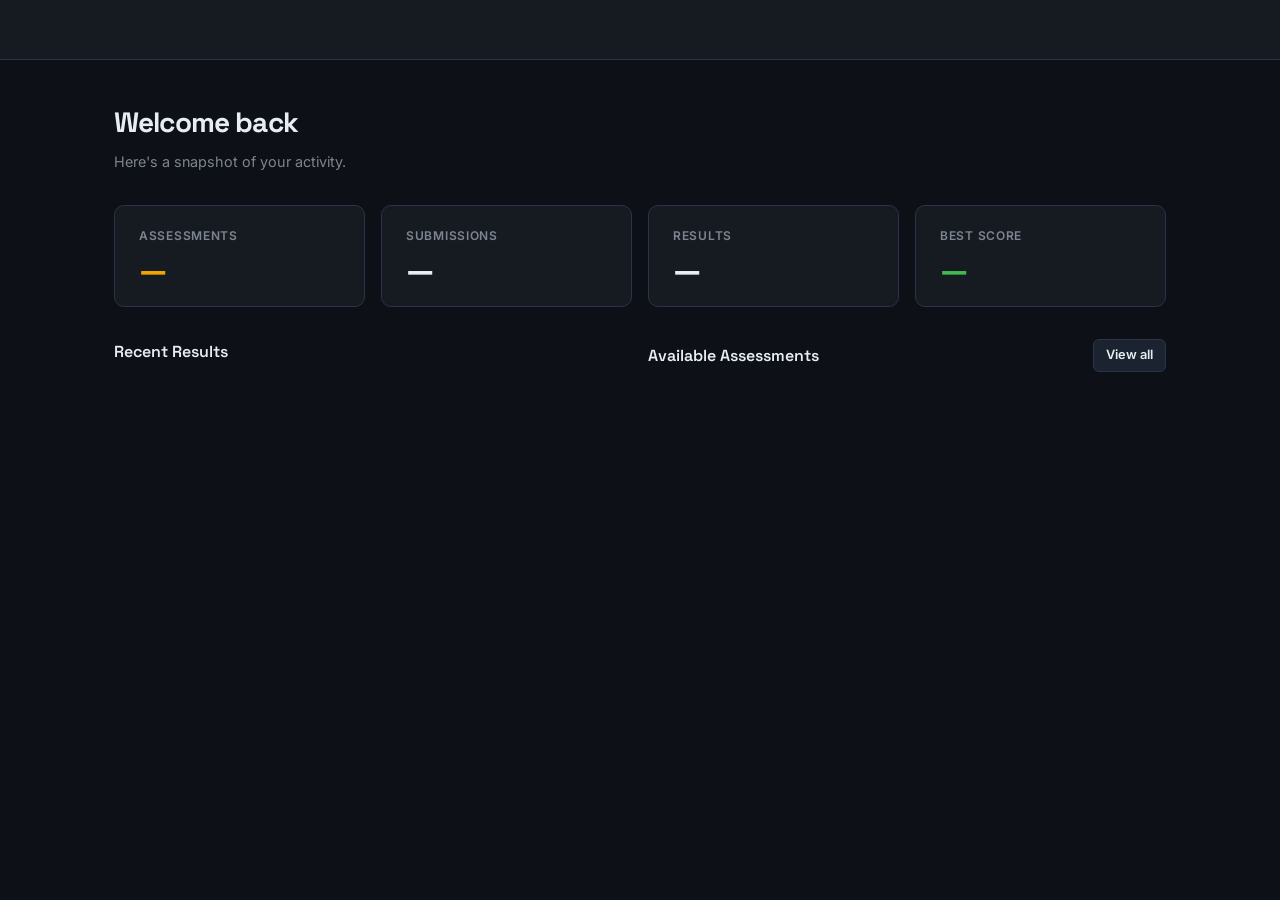
==== frontend/index.html @ ba1c1a13 "Fixed bugs. Frontend html pages added" ====
<!DOCTYPE html>
<html lang="en">
<head>
  <meta charset="UTF-8" />
  <meta name="viewport" content="width=device-width, initial-scale=1.0" />
  <title>Dashboard – SmartPortal</title>
  <link rel="stylesheet" href="style.css" />
</head>
<body>
<nav></nav>

<div class="page">
  <div class="page-header">
    <h1 id="greeting">Welcome back</h1>
    <p id="subtext">Here's a snapshot of your activity.</p>
  </div>

  <div class="stats-row" id="statsRow">
    <div class="stat-card"><div class="label">Assessments</div><div class="value accent" id="statAssess">—</div></div>
    <div class="stat-card"><div class="label">Submissions</div><div class="value" id="statSubs">—</div></div>
    <div class="stat-card"><div class="label">Results</div><div class="value" id="statResults">—</div></div>
    <div class="stat-card"><div class="label">Best Score</div><div class="value success" id="statBest">—</div></div>
  </div>

  <div style="display:grid; grid-template-columns: 1fr 1fr; gap: 1rem;" id="cols">
    <div>
      <div class="flex-between" style="margin-bottom:.75rem">
        <h2 style="font-family:'Space Grotesk',sans-serif; font-size:1rem; font-weight:600;">Recent Results</h2>
        
      </div>
      <div id="recentResults"></div>
    </div>
    <div>
      <div class="flex-between" style="margin-bottom:.75rem">
        <h2 style="font-family:'Space Grotesk',sans-serif; font-size:1rem; font-weight:600;">Available Assessments</h2>
        <a href="assessments.html" class="btn btn-secondary btn-sm">View all</a>
      </div>
      <div id="recentAssess"></div>
    </div>
  </div>
</div>

<script src="app.js"></script>
<script>
  if (!requireAuth()) throw '';
  renderNav('index.html');

  const student = getStudent();
  if (student) {
    document.getElementById('greeting').textContent = `Welcome back, ${student.name.split(' ')[0]} 👋`;
    document.getElementById('subtext').textContent =
      `${student.school} · Class ${student.student_class}`;
  }

  async function loadDashboard() {
    const [assessments, results] = await Promise.all([
      apiFetch('/assessments').catch(() => []),
      apiFetch('/results').catch(() => []),
    ]);
    const subs = await apiFetch('/submissions/all').catch(() => null);

    document.getElementById('statAssess').textContent  = assessments?.length ?? '—';
    document.getElementById('statResults').textContent = results?.length ?? '—';

  
    if (results?.length) {
      const best = results.reduce((b, r) => {
        const p = r.total_marks / r.max_marks;
        return p > (b.total_marks / b.max_marks) ? r : b;
      });
      const pct = Math.round((best.total_marks / best.max_marks) * 100);
      document.getElementById('statBest').textContent = pct + '%';
    }

    renderRecentResults(results?.slice(-4).reverse() || []);
    renderRecentAssessments(assessments?.slice(0, 4) || []);
  }

  function renderRecentResults(results) {
    const el = document.getElementById('recentResults');
    if (!results.length) { showEmpty(el, '📊', 'No results yet. Complete an assessment!'); return; }
    el.innerHTML = results.map(r => {
      const pct = Math.round((r.total_marks / r.max_marks) * 100);
      return `
        <div class="score-ring-wrap" style="margin-bottom:.75rem; cursor:pointer"
          onclick="window.location='feedback.html?submission_id=${r.submission_id}'">
          ${buildRing(pct)}
          <div class="info">
            <div class="h3">Submission #${r.submission_id}</div>
            <div class="sub">${r.total_marks} / ${r.max_marks} marks</div>
            <div class="sub mt-1">${r.overall_feedback || ''}</div>
          </div>
        </div>`;
    }).join('');
  }

  function renderRecentAssessments(assessments) {
    const el = document.getElementById('recentAssess');
    if (!assessments.length) { showEmpty(el, '📝', 'No assessments available.'); return; }
    el.innerHTML = assessments.map(a => `
      <div class="assessment-card" onclick="window.location='assessments.html'">
        <h3>${a.title}</h3>
        <div class="meta-row">
          <span class="badge">${a.subject}</span>
          <span class="badge accent">Class ${a.class_name}</span>
          <span class="badge info">${a.max_marks} marks</span>
        </div>
      </div>
    `).join('');
  }

  loadDashboard();
</script>
</body>
</html>
---- frontend/style.css ----
@import url('https://fonts.googleapis.com/css2?family=Space+Grotesk:wght@400;500;600;700&family=Inter:wght@400;500;600&display=swap');

:root {
  --bg:        #0d1117;
  --surface:   #161b22;
  --surface2:  #1c2330;
  --border:    #2a3347;
  --accent:    #f0a500;
  --accent2:   #e07b00;
  --text:      #e6edf3;
  --muted:     #7d8590;
  --success:   #3fb950;
  --danger:    #f85149;
  --info:      #58a6ff;
  --radius:    10px;
  --shadow:    0 4px 24px rgba(0,0,0,0.4);
}

*, *::before, *::after { box-sizing: border-box; margin: 0; padding: 0; }

body {
  font-family: 'Inter', sans-serif;
  background: var(--bg);
  color: var(--text);
  min-height: 100vh;
  font-size: 15px;
  line-height: 1.6;
}

/* ── NAV ── */
nav {
  background: var(--surface);
  border-bottom: 1px solid var(--border);
  padding: 0 2rem;
  height: 60px;
  display: flex;
  align-items: center;
  justify-content: space-between;
  position: sticky;
  top: 0;
  z-index: 100;
}

.nav-brand {
  font-family: 'Space Grotesk', sans-serif;
  font-weight: 700;
  font-size: 1.2rem;
  color: var(--accent);
  text-decoration: none;
  letter-spacing: -0.02em;
}
.nav-brand span { color: var(--text); }

.nav-links {
  display: flex;
  gap: 0.25rem;
  align-items: center;
  list-style: none;
}

.nav-links a {
  color: var(--muted);
  text-decoration: none;
  font-size: 0.875rem;
  font-weight: 500;
  padding: 0.4rem 0.85rem;
  border-radius: 6px;
  transition: color 0.15s, background 0.15s;
}
.nav-links a:hover,
.nav-links a.active { color: var(--text); background: var(--surface2); }

.nav-right {
  display: flex;
  align-items: center;
  gap: 0.75rem;
}

.nav-user {
  display: flex;
  align-items: center;
  gap: 0.6rem;
  font-size: 0.875rem;
  color: var(--muted);
}

.avatar {
  width: 34px; height: 34px;
  border-radius: 50%;
  background: linear-gradient(135deg, var(--accent), var(--accent2));
  display: flex; align-items: center; justify-content: center;
  font-family: 'Space Grotesk', sans-serif;
  font-weight: 700;
  font-size: 0.85rem;
  color: #000;
  cursor: pointer;
  border: 2px solid transparent;
  transition: border-color 0.2s;
}
.avatar:hover { border-color: var(--accent); }

/* Dropdown */
.dropdown { position: relative; }
.dropdown-menu {
  display: none;
  position: absolute;
  right: 0; top: calc(100% + 8px);
  background: var(--surface);
  border: 1px solid var(--border);
  border-radius: var(--radius);
  min-width: 160px;
  box-shadow: var(--shadow);
  overflow: hidden;
}
.dropdown-menu.show { display: block; }
.dropdown-menu a, .dropdown-menu button {
  display: block;
  width: 100%;
  padding: 0.65rem 1rem;
  color: var(--text);
  text-decoration: none;
  background: none;
  border: none;
  font-size: 0.875rem;
  font-family: 'Inter', sans-serif;
  cursor: pointer;
  text-align: left;
  transition: background 0.15s;
}
.dropdown-menu a:hover, .dropdown-menu button:hover { background: var(--surface2); }
.dropdown-menu .divider { height: 1px; background: var(--border); margin: 0.25rem 0; }
.dropdown-menu .logout { color: var(--danger); }

/* ── PAGE WRAPPER ── */
.page { max-width: 1100px; margin: 0 auto; padding: 2.5rem 1.5rem; }

.page-header {
  margin-bottom: 2rem;
}
.page-header h1 {
  font-family: 'Space Grotesk', sans-serif;
  font-size: 1.75rem;
  font-weight: 700;
  letter-spacing: -0.03em;
  color: var(--text);
}
.page-header p {
  color: var(--muted);
  margin-top: 0.35rem;
  font-size: 0.9rem;
}

/* ── CARDS ── */
.card {
  background: var(--surface);
  border: 1px solid var(--border);
  border-radius: var(--radius);
  padding: 1.5rem;
  box-shadow: var(--shadow);
}

.card-grid {
  display: grid;
  grid-template-columns: repeat(auto-fill, minmax(300px, 1fr));
  gap: 1rem;
}

.assessment-card {
  background: var(--surface);
  border: 1px solid var(--border);
  border-radius: var(--radius);
  padding: 1.25rem 1.5rem;
  cursor: pointer;
  transition: border-color 0.2s, transform 0.15s;
  position: relative;
  overflow: hidden;
}
.assessment-card::before {
  content: '';
  position: absolute;
  top: 0; left: 0;
  width: 3px; height: 100%;
  background: var(--accent);
  opacity: 0;
  transition: opacity 0.2s;
}
.assessment-card:hover { border-color: var(--accent); transform: translateY(-1px); }
.assessment-card:hover::before { opacity: 1; }

.assessment-card h3 {
  font-family: 'Space Grotesk', sans-serif;
  font-weight: 600;
  font-size: 1rem;
  margin-bottom: 0.5rem;
}

.meta-row {
  display: flex;
  flex-wrap: wrap;
  gap: 0.5rem;
  margin-top: 0.75rem;
}

.badge {
  display: inline-flex;
  align-items: center;
  gap: 0.3rem;
  padding: 0.25rem 0.6rem;
  border-radius: 4px;
  font-size: 0.75rem;
  font-weight: 600;
  background: var(--surface2);
  color: var(--muted);
  border: 1px solid var(--border);
}
.badge.accent { background: rgba(240,165,0,0.12); color: var(--accent); border-color: rgba(240,165,0,0.3); }
.badge.success { background: rgba(63,185,80,0.12); color: var(--success); border-color: rgba(63,185,80,0.3); }
.badge.danger { background: rgba(248,81,73,0.12); color: var(--danger); border-color: rgba(248,81,73,0.3); }
.badge.info { background: rgba(88,166,255,0.12); color: var(--info); border-color: rgba(88,166,255,0.3); }

/* ── STATS ── */
.stats-row {
  display: grid;
  grid-template-columns: repeat(auto-fit, minmax(180px, 1fr));
  gap: 1rem;
  margin-bottom: 2rem;
}

.stat-card {
  background: var(--surface);
  border: 1px solid var(--border);
  border-radius: var(--radius);
  padding: 1.25rem 1.5rem;
}
.stat-card .label {
  font-size: 0.75rem;
  font-weight: 600;
  color: var(--muted);
  text-transform: uppercase;
  letter-spacing: 0.06em;
  margin-bottom: 0.5rem;
}
.stat-card .value {
  font-family: 'Space Grotesk', sans-serif;
  font-size: 2rem;
  font-weight: 700;
  color: var(--text);
  line-height: 1;
}
.stat-card .value.accent { color: var(--accent); }
.stat-card .value.success { color: var(--success); }

/* ── SCORE RING ── */
.score-ring-wrap {
  display: flex;
  align-items: center;
  gap: 1.5rem;
  padding: 1.25rem 1.5rem;
  background: var(--surface);
  border: 1px solid var(--border);
  border-radius: var(--radius);
}
.score-ring-wrap .info { flex: 1; }
.score-ring-wrap .info h3 {
  font-family: 'Space Grotesk', sans-serif;
  font-weight: 600;
  font-size: 1rem;
  margin-bottom: 0.3rem;
}
.score-ring-wrap .info .sub { color: var(--muted); font-size: 0.85rem; }

svg.ring { width: 72px; height: 72px; flex-shrink: 0; }
.ring-bg { fill: none; stroke: var(--surface2); stroke-width: 6; }
.ring-fg { fill: none; stroke-width: 6; stroke-linecap: round; transform-origin: center; transform: rotate(-90deg); transition: stroke-dashoffset 0.6s ease; }

.score-text {
  font-family: 'Space Grotesk', sans-serif;
  font-weight: 700;
  font-size: 0.8rem;
  fill: var(--text);
  dominant-baseline: middle;
  text-anchor: middle;
}

/* ── TABLE ── */
table {
  width: 100%;
  border-collapse: collapse;
  font-size: 0.9rem;
}
th {
  text-align: left;
  padding: 0.65rem 1rem;
  color: var(--muted);
  font-size: 0.75rem;
  font-weight: 600;
  text-transform: uppercase;
  letter-spacing: 0.06em;
  border-bottom: 1px solid var(--border);
}
td {
  padding: 0.85rem 1rem;
  border-bottom: 1px solid var(--border);
  color: var(--text);
}
tr:last-child td { border-bottom: none; }
tr:hover td { background: var(--surface2); }

/* ── BUTTONS ── */
.btn {
  display: inline-flex;
  align-items: center;
  gap: 0.4rem;
  padding: 0.55rem 1.1rem;
  border-radius: 6px;
  font-size: 0.875rem;
  font-weight: 600;
  font-family: 'Inter', sans-serif;
  cursor: pointer;
  border: 1px solid transparent;
  transition: opacity 0.15s, transform 0.1s;
  text-decoration: none;
}
.btn:hover { opacity: 0.9; transform: translateY(-1px); }
.btn:active { transform: translateY(0); }

.btn-primary { background: var(--accent); color: #000; border-color: var(--accent); }
.btn-secondary { background: var(--surface2); color: var(--text); border-color: var(--border); }
.btn-danger { background: var(--danger); color: #fff; }
.btn-sm { padding: 0.35rem 0.75rem; font-size: 0.8rem; }

/* ── FORM ── */
.form-group { margin-bottom: 1.25rem; }
label {
  display: block;
  font-size: 0.8rem;
  font-weight: 600;
  color: var(--muted);
  text-transform: uppercase;
  letter-spacing: 0.05em;
  margin-bottom: 0.45rem;
}
input, select, textarea {
  width: 100%;
  background: var(--surface2);
  border: 1px solid var(--border);
  border-radius: 6px;
  padding: 0.65rem 0.9rem;
  color: var(--text);
  font-size: 0.9rem;
  font-family: 'Inter', sans-serif;
  outline: none;
  transition: border-color 0.15s;
}
input:focus, select:focus, textarea:focus {
  border-color: var(--accent);
}
textarea { min-height: 90px; resize: vertical; }

/* ── AUTH PAGE ── */
.auth-wrap {
  min-height: 100vh;
  display: flex;
  align-items: center;
  justify-content: center;
  padding: 2rem;
  background: var(--bg);
}
.auth-card {
  background: var(--surface);
  border: 1px solid var(--border);
  border-radius: 14px;
  padding: 2.5rem;
  width: 100%;
  max-width: 440px;
  box-shadow: var(--shadow);
}
.auth-logo {
  font-family: 'Space Grotesk', sans-serif;
  font-weight: 700;
  font-size: 1.4rem;
  color: var(--accent);
  text-align: center;
  margin-bottom: 0.25rem;
}
.auth-logo span { color: var(--text); }
.auth-sub {
  text-align: center;
  color: var(--muted);
  font-size: 0.85rem;
  margin-bottom: 2rem;
}
.auth-tabs {
  display: flex;
  background: var(--surface2);
  border-radius: 8px;
  padding: 3px;
  margin-bottom: 1.75rem;
}
.auth-tab {
  flex: 1;
  padding: 0.55rem;
  text-align: center;
  border-radius: 6px;
  font-size: 0.875rem;
  font-weight: 600;
  cursor: pointer;
  color: var(--muted);
  transition: all 0.15s;
  border: none;
  background: none;
  font-family: 'Inter', sans-serif;
}
.auth-tab.active {
  background: var(--surface);
  color: var(--text);
  box-shadow: 0 1px 4px rgba(0,0,0,0.3);
}

/* ── ALERT ── */
.alert {
  padding: 0.75rem 1rem;
  border-radius: 6px;
  font-size: 0.875rem;
  margin-bottom: 1rem;
}
.alert-error { background: rgba(248,81,73,0.12); border: 1px solid rgba(248,81,73,0.3); color: var(--danger); }
.alert-success { background: rgba(63,185,80,0.12); border: 1px solid rgba(63,185,80,0.3); color: var(--success); }
.alert-info { background: rgba(88,166,255,0.1); border: 1px solid rgba(88,166,255,0.25); color: var(--info); }

/* ── MODAL ── */
.modal-overlay {
  display: none;
  position: fixed; inset: 0;
  background: rgba(0,0,0,0.65);
  z-index: 200;
  align-items: center;
  justify-content: center;
  padding: 1.5rem;
}
.modal-overlay.show { display: flex; }
.modal {
  background: var(--surface);
  border: 1px solid var(--border);
  border-radius: 14px;
  width: 100%;
  max-width: 580px;
  max-height: 85vh;
  overflow-y: auto;
  box-shadow: var(--shadow);
}
.modal-header {
  padding: 1.5rem 1.5rem 0;
  display: flex;
  justify-content: space-between;
  align-items: flex-start;
}
.modal-header h2 {
  font-family: 'Space Grotesk', sans-serif;
  font-weight: 700;
  font-size: 1.1rem;
}
.modal-close {
  background: none; border: none;
  color: var(--muted); cursor: pointer;
  font-size: 1.3rem; line-height: 1;
  padding: 0; transition: color 0.15s;
}
.modal-close:hover { color: var(--text); }
.modal-body { padding: 1.25rem 1.5rem 1.5rem; }

/* ── LOADING / EMPTY ── */
.loading {
  text-align: center;
  padding: 3rem;
  color: var(--muted);
  font-size: 0.9rem;
}
.spinner {
  width: 32px; height: 32px;
  border: 3px solid var(--border);
  border-top-color: var(--accent);
  border-radius: 50%;
  animation: spin 0.7s linear infinite;
  margin: 0 auto 0.75rem;
}
@keyframes spin { to { transform: rotate(360deg); } }

.empty {
  text-align: center;
  padding: 3rem;
  color: var(--muted);
}
.empty-icon { font-size: 2.5rem; margin-bottom: 0.75rem; }
.empty p { font-size: 0.9rem; }

/* ── PROGRESS BAR ── */
.progress-wrap { background: var(--surface2); border-radius: 99px; height: 6px; overflow: hidden; }
.progress-bar { height: 100%; border-radius: 99px; background: var(--accent); transition: width 0.4s ease; }
.progress-bar.success { background: var(--success); }
.progress-bar.danger { background: var(--danger); }

/* ── FEEDBACK ITEM ── */
.feedback-item {
  background: var(--surface2);
  border: 1px solid var(--border);
  border-radius: 8px;
  padding: 1rem 1.25rem;
  margin-bottom: 0.75rem;
}
.feedback-item .q-text { font-weight: 500; margin-bottom: 0.5rem; }
.feedback-item .answer { color: var(--muted); font-size: 0.875rem; margin-bottom: 0.4rem; }
.feedback-item .fb {
  font-size: 0.8rem;
  font-weight: 600;
  display: inline-flex;
  align-items: center;
  gap: 0.3rem;
  margin-top: 0.3rem;
}

/* ── UTILS ── */
.flex { display: flex; }
.flex-between { display: flex; justify-content: space-between; align-items: center; }
.gap-1 { gap: 0.5rem; }
.gap-2 { gap: 1rem; }
.mt-1 { margin-top: 0.5rem; }
.mt-2 { margin-top: 1rem; }
.mt-3 { margin-top: 1.5rem; }
.text-muted { color: var(--muted); }
.text-sm { font-size: 0.85rem; }
.font-mono { font-family: 'Space Grotesk', monospace; }
.hidden { display: none !important; }

/* ── QUESTION CARD (take assessment) ── */
.question-card {
  background: var(--surface);
  border: 1px solid var(--border);
  border-radius: var(--radius);
  padding: 1.5rem;
  margin-bottom: 1rem;
}
.question-card .q-num {
  font-size: 0.7rem;
  font-weight: 700;
  letter-spacing: 0.08em;
  text-transform: uppercase;
  color: var(--accent);
  margin-bottom: 0.5rem;
}
.question-card .q-text {
  font-weight: 500;
  margin-bottom: 1rem;
  font-size: 0.95rem;
}
.option-label {
  display: flex;
  align-items: center;
  gap: 0.65rem;
  padding: 0.65rem 0.9rem;
  border-radius: 7px;
  border: 1px solid var(--border);
  margin-bottom: 0.5rem;
  cursor: pointer;
  transition: border-color 0.15s, background 0.15s;
  font-size: 0.875rem;
}
.option-label input[type=radio] { accent-color: var(--accent); }
.option-label:hover { border-color: var(--accent); background: rgba(240,165,0,0.05); }
.option-label.selected { border-color: var(--accent); background: rgba(240,165,0,0.08); }
.marks-badge {
  margin-left: auto;
  font-size: 0.75rem;
  color: var(--muted);
}

@media (max-width: 640px) {
  nav { padding: 0 1rem; }
  .nav-links { display: none; }
  .page { padding: 1.5rem 1rem; }
  .stats-row { grid-template-columns: 1fr 1fr; }
}
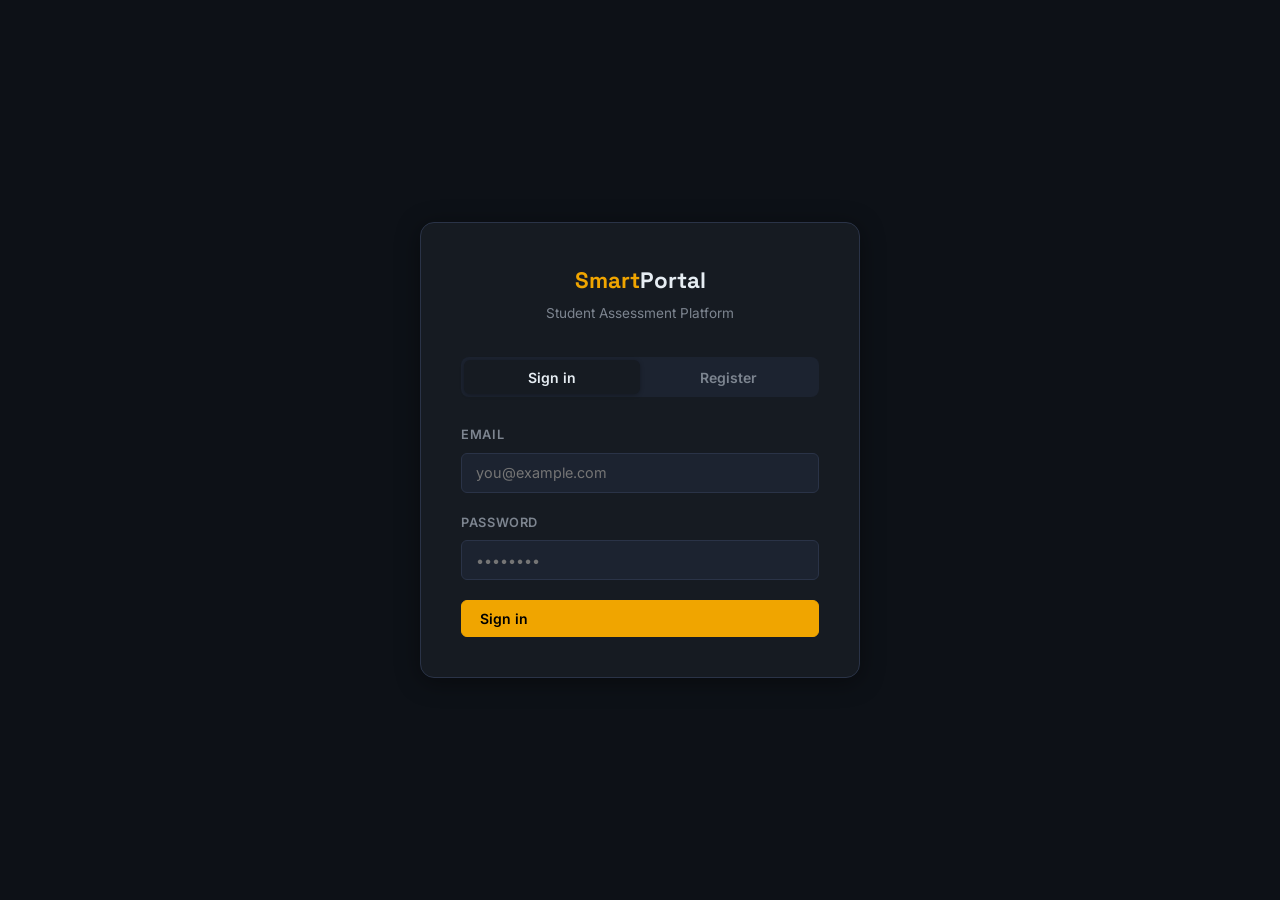
==== commit e70c4a69: "made changes in the frontend files." ====
--- a/frontend/index.html
+++ b/frontend/index.html
@@ -53,16 +53,15 @@
   }
 
   async function loadDashboard() {
-    const [assessments, results] = await Promise.all([
+    const [assessments, results, submissions] = await Promise.all([
       apiFetch('/assessments').catch(() => []),
       apiFetch('/results').catch(() => []),
+      apiFetch('/submissions').catch(() => []),
     ]);
-    const subs = await apiFetch('/submissions/all').catch(() => null);
 
     document.getElementById('statAssess').textContent  = assessments?.length ?? '—';
-    document.getElementById('statResults').textContent = results?.length ?? '—';
-
-  
+    document.getElementById('statSubs').textContent    = submissions?.length ?? '—';
+    document.getElementById('statResults').textContent  = results?.length ?? '—';
     if (results?.length) {
       const best = results.reduce((b, r) => {
         const p = r.total_marks / r.max_marks;
